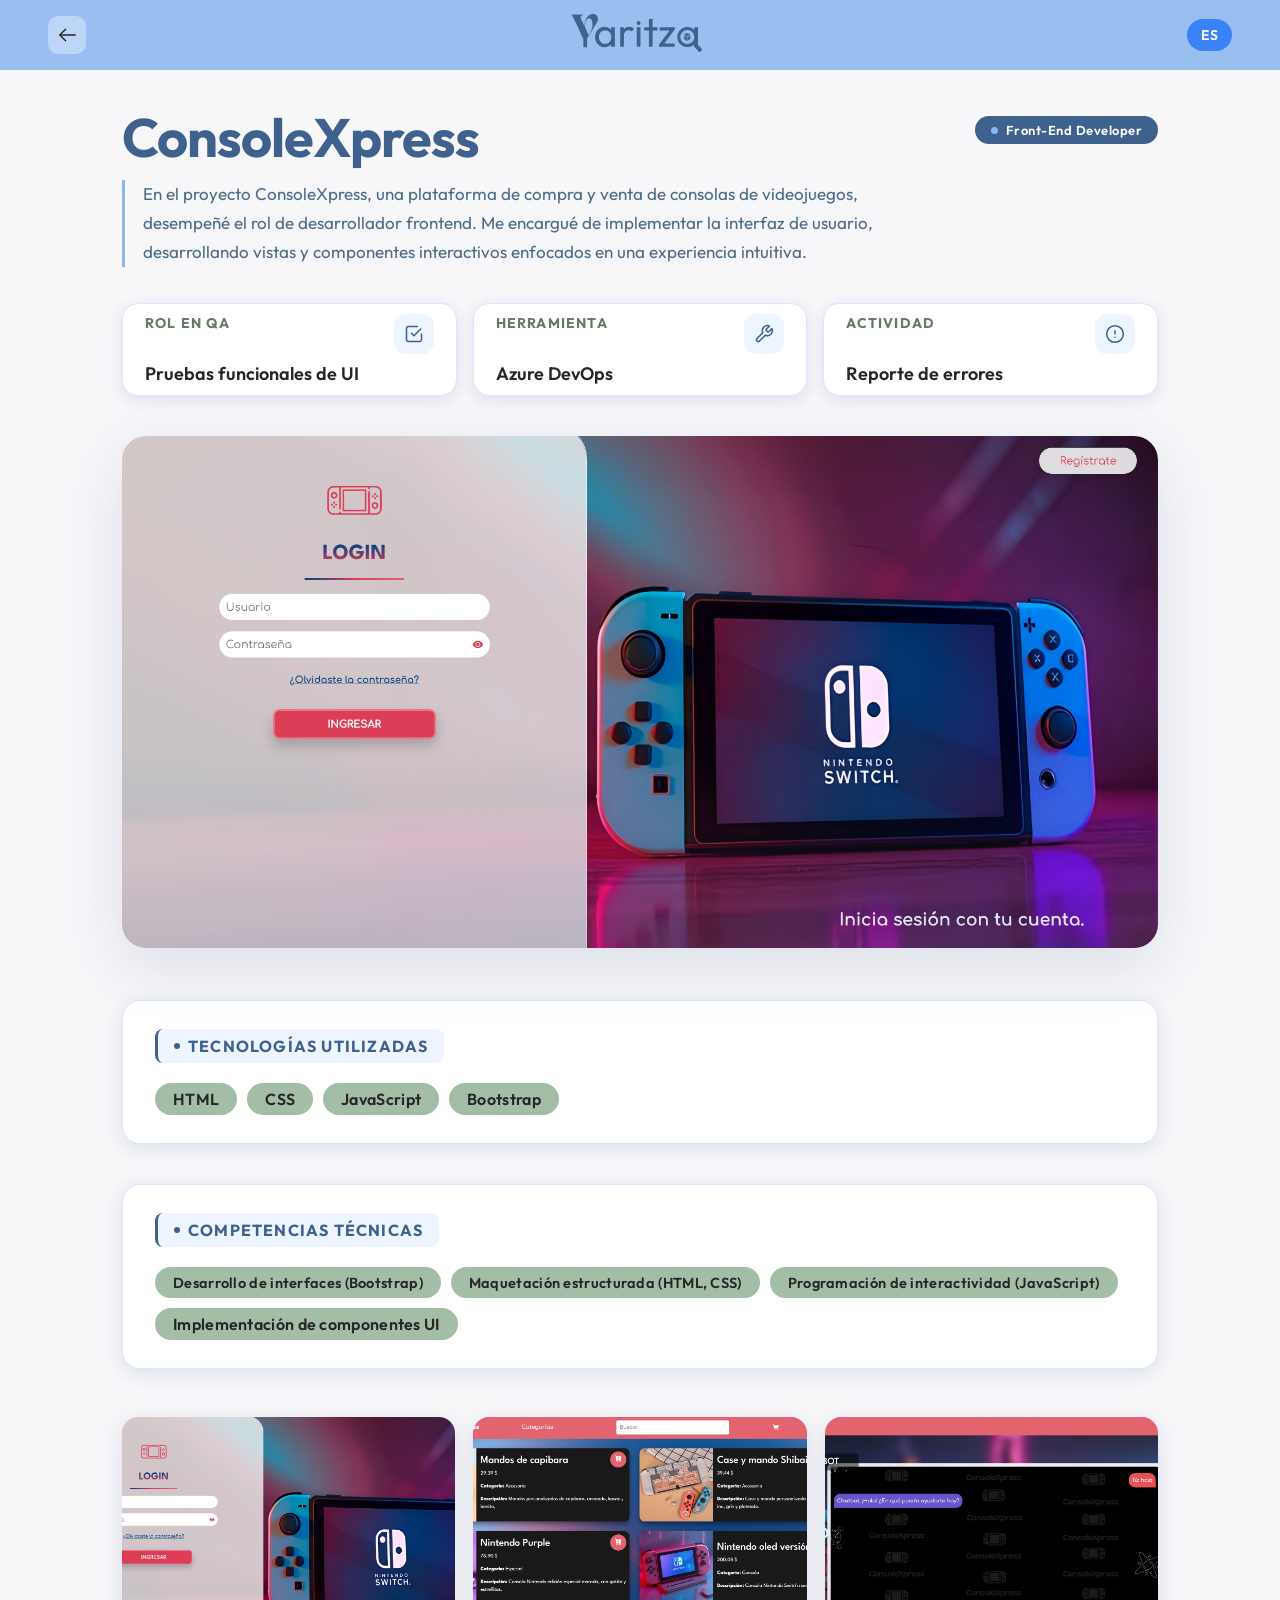
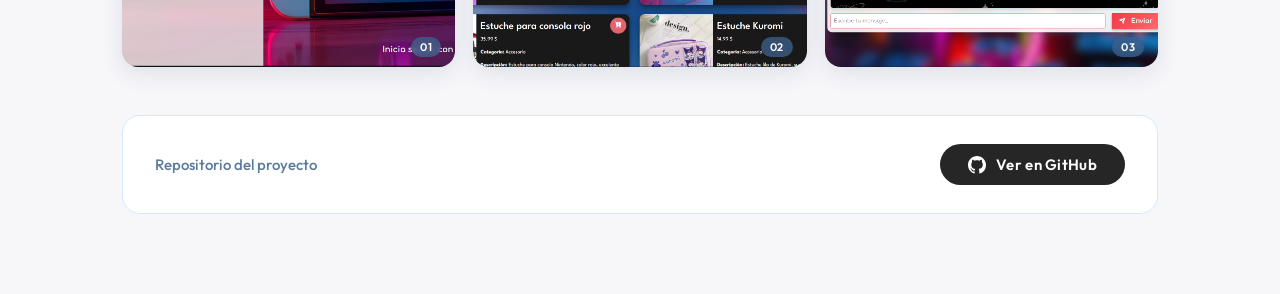
==== proyectos/consolexpress/consolexpress.html @ 04b4f2f9 "Cambios portafolio, tercera entrega" ====
<!doctype html>
<html lang="es">
  <head>
    <meta charset="UTF-8" />
    <meta name="viewport" content="width=device-width, initial-scale=1.0" />
    <title>ConsoleXpress</title>
    <link
      rel="website icon"
      href="../../imagenes/logo/logo-icon-verde.svg"
      type="image/png"
    />
    <link
      href="https://fonts.googleapis.com/css2?family=Outfit:wght@300;400;500;600;700&display=swap"
      rel="stylesheet"
    />
    <link rel="stylesheet" href="../../proyectos/proyecto-base.css" />
  </head>
  <body>
    <!-- ── NAV ── -->
    <header class="navegacion">
      <a
        href="../../index.html"
        class="btn-regresar"
        aria-label="Volver al inicio"
      >
        <svg
          xmlns="http://www.w3.org/2000/svg"
          viewBox="0 0 32 32"
          width="22px"
          fill="none"
        >
          <line
            stroke="#262626"
            stroke-width="2"
            stroke-linecap="round"
            x1="6"
            y1="16"
            x2="28"
            y2="16"
          />
          <polyline
            stroke="#262626"
            stroke-width="2"
            stroke-linecap="round"
            stroke-linejoin="round"
            points="14,24.5 5.5,16 14,7.5"
          />
        </svg>
      </a>

      <div class="logo">
        <img src="../../imagenes/logo/logo-yari-azul.svg" alt="Logo Yaritza" />
      </div>

      <a class="idioma" id="btnIdioma">ES</a>
    </header>

    <!-- ── MAIN ── -->
    <main class="contenedor-proyecto">
      <!-- HEADER -->
      <header class="proyecto-header">
        <h1 class="proyecto-titulo">ConsoleXpress</h1>
        <span
          class="proyecto-rol"
          data-es="Front-End Developer"
          data-en="Front-End Developer"
        >
          Front-End Developer
        </span>
      </header>

      <!-- DESCRIPCIÓN -->
      <span
        class="lbl-rol-desempeñado"
        data-es="En el proyecto ConsoleXpress, una plataforma de compra y venta de consolas de videojuegos, desempeñé el rol de desarrollador frontend. Me encargué de implementar la interfaz de usuario, desarrollando vistas y componentes interactivos enfocados en una experiencia intuitiva."
        data-en="In the ConsoleXpress project, a platform for buying and selling video game consoles, I worked as a frontend developer. I was responsible for implementing the user interface, developing views and interactive components focused on an intuitive user experience."
      >
        En el proyecto ConsoleXpress, una plataforma de compra y venta de
        consolas de videojuegos, desempeñé el rol de desarrollador frontend. Me
        encargué de implementar la interfaz de usuario, desarrollando vistas y
        componentes interactivos enfocados en una experiencia intuitiva.
      </span>

      <!-- QA HIGHLIGHTS (nueva sección) -->
      <div class="qa-highlights">
        <div class="qa-card">
          <div class="qa-header">
            <span class="qa-card-label" data-es="Rol en QA" data-en="QA Role"
              >Rol en QA</span
            >
            <div class="qa-card-icon">
              <!-- ícono testing -->
              <svg
                viewBox="0 0 24 24"
                fill="none"
                stroke-width="1.8"
                stroke-linecap="round"
                stroke-linejoin="round"
              >
                <path d="M9 11l3 3 8-8" />
                <path
                  d="M21 12v7a2 2 0 01-2 2H5a2 2 0 01-2-2V5a2 2 0 012-2h11"
                />
              </svg>
            </div>
          </div>

          <span
            class="qa-card-value"
            data-es="Pruebas funcionales de UI"
            data-en="UI Functional Testing"
            >Pruebas funcionales de UI</span
          >
        </div>

        <div class="qa-card">
          <div class="qa-header">
            <span class="qa-card-label" data-es="Herramienta" data-en="Tool"
              >Herramienta</span
            >
            <div class="qa-card-icon">
              <!-- ícono herramienta -->
              <svg
                viewBox="0 0 24 24"
                fill="none"
                stroke-width="1.8"
                stroke-linecap="round"
                stroke-linejoin="round"
              >
                <path
                  d="M14.7 6.3a1 1 0 000 1.4l1.6 1.6a1 1 0 001.4 0l3.77-3.77a6 6 0 01-7.94 7.94l-6.91 6.91a2.12 2.12 0 01-3-3l6.91-6.91a6 6 0 017.94-7.94l-3.76 3.76z"
                />
              </svg>
            </div>
          </div>

          <span
            class="qa-card-value"
            data-es="Azure DevOps"
            data-en="Azure DevOps"
            >Azure DevOps</span
          >
        </div>

        <div class="qa-card">
          <div class="qa-header">
            <span class="qa-card-label" data-es="Actividad" data-en="Activity"
              >Actividad</span
            >
            <div class="qa-card-icon">
              <!-- ícono bug/error -->
              <svg
                viewBox="0 0 24 24"
                fill="none"
                stroke-width="1.8"
                stroke-linecap="round"
                stroke-linejoin="round"
              >
                <circle cx="12" cy="12" r="10" />
                <line x1="12" y1="8" x2="12" y2="12" />
                <line x1="12" y1="16" x2="12.01" y2="16" />
              </svg>
            </div>
          </div>

          <span
            class="qa-card-value"
            data-es="Reporte de errores"
            data-en="Bug Reporting"
            >Reporte de errores</span
          >
        </div>
      </div>

      <!-- BANNER PRINCIPAL -->
      <section class="banner-principal">
        <img
          src="../../proyectos/consolexpress/img-login.png"
          class="placeholder-img principal"
          alt="Pantalla principal ConsoleXpress"
        />
      </section>

      <!-- TECNOLOGÍAS -->
      <section class="info-seccion">
        <div
          class="etiqueta-azul"
          data-es="Tecnologías utilizadas"
          data-en="Technologies used"
        >
          Tecnologías utilizadas
        </div>
        <div class="tags-contenedor">
          <span class="tag-oliva">HTML</span>
          <span class="tag-oliva">CSS</span>
          <span class="tag-oliva">JavaScript</span>
          <span class="tag-oliva">Bootstrap</span>
        </div>
      </section>

      <!-- COMPETENCIAS TÉCNICAS -->
      <section class="info-seccion">
        <div
          class="etiqueta-azul"
          data-es="Competencias técnicas"
          data-en="Technical skills"
        >
          Competencias técnicas
        </div>
        <div class="tags-contenedor">
          <span
            class="tag-oliva"
            data-es="Desarrollo de interfaces (Bootstrap)"
            data-en="Interface development (Bootstrap)"
          >
            Desarrollo de interfaces (Bootstrap)
          </span>
          <span
            class="tag-oliva"
            data-es="Maquetación estructurada (HTML, CSS)"
            data-en="Structured layout (HTML, CSS)"
          >
            Maquetación estructurada (HTML, CSS)
          </span>
          <span
            class="tag-oliva"
            data-es="Programación de interactividad (JavaScript)"
            data-en="Interactive programming (JavaScript)"
          >
            Programación de interactividad (JavaScript)
          </span>
          <span
            class="tag-oliva"
            data-es="Implementación de componentes UI"
            data-en="UI component implementation"
          >
            Implementación de componentes UI
          </span>
        </div>
      </section>

      <!-- GALERÍA -->
      <section class="galeria-pruebas" aria-label="Galería de capturas">
        <div class="secundaria-wrap" data-num="01">
          <img
            src="../../proyectos/consolexpress/img-login.png"
            class="placeholder-img secundaria"
            alt="Login ConsoleXpress"
          />
        </div>
        <div class="secundaria-wrap" data-num="02">
          <img
            src="../../proyectos/consolexpress/img-pprincipal.png"
            class="placeholder-img secundaria"
            alt="Página principal"
          />
        </div>
        <div class="secundaria-wrap" data-num="03">
          <img
            src="../../proyectos/consolexpress/img-chatbot.png"
            class="placeholder-img secundaria"
            alt="Chatbot ConsoleXpress"
          />
        </div>
      </section>

      <!-- FOOTER -->
      <footer class="proyecto-footer">
        <span
          class="footer-txt"
          data-es="Repositorio del proyecto"
          data-en="Project repository"
        >
          Repositorio del proyecto
        </span>

        <div
          style="display: flex; gap: 14px; flex-wrap: wrap; align-items: center"
        >
          <a
            href="https://github.com/RachellRG29/PrograIII_2024_Semi/tree/ConsoleXpress_Tienda"
            target="_blank"
            class="btn-github"
            data-es="Ver en GitHub"
            data-en="View on GitHub"
          >
            Ver en GitHub
          </a>
        </div>
      </footer>
    </main>

    <script src="../../port-idioma.js"></script>
  </body>
</html>
---- proyectos/proyecto-base.css ----
@import url("https://fonts.googleapis.com/css2?family=Outfit:wght@300;400;500;600;700&display=swap");

/* ── VARIABLES ── */
:root {
  --blanco: #f7f6f9;
  --negro: #262626;
  --azul_oscuro: #3f618e;
  --azul_cielo: #8cb7ef;
  --oliva: #a3bda6;

  /* extras de apoyo */
  --azul_medio: #5d8ab8;
  --azul_claro_bg: #eef5ff;
  --borde: #d6e8ff;
  --texto_suave: #5a7a9a;
  --sombra: rgba(63, 97, 142, 0.14);
}

/* ── RESET ── */
*,
*::before,
*::after {
  margin: 0;
  padding: 0;
  box-sizing: border-box;
}

body {
  background-color: var(--blanco);
  font-family: "Outfit", sans-serif;
  color: var(--negro);
}

/* ════════════════════════════════════
   NAV
════════════════════════════════════ */
.navegacion {
  display: flex;
  justify-content: space-between;
  align-items: center;
  padding: 14px 48px;
  background: #99bef0;
  font-size: 16px;
  position: fixed;
  top: 0;
  left: 0;
  width: 100%;
  z-index: 1000;
  box-sizing: border-box;
  backdrop-filter: blur(8px);
}

.logo {
  width: 130px;
  height: auto;
  display: block;
}

.idioma {
  font-weight: 600;
  cursor: pointer;
  padding: 7px 14px;
  border-radius: 20px;
  background: #3b82f6;
  color: #fff;
  transition:
    background 0.2s,
    color 0.2s;
  font-size: 14px;
  letter-spacing: 0.5px;
}
.idioma:hover {
  background: #5f9cff;
  color: #fff;
}
.idioma:active {
  background: #286ad3;
  color: #fff;
}

.btn-regresar {
  display: flex;
  align-items: center;
  justify-content: center;
  width: 38px;
  height: 38px;
  background: rgba(255, 255, 255, 0.35);
  border-radius: 10px;
  text-decoration: none;
  transition:
    background 0.2s,
    transform 0.2s;
}
.btn-regresar:hover {
  background: rgba(255, 255, 255, 0.6);
  transform: translateX(-3px);
}
.btn-regresar svg {
  display: block;
}

/* ════════════════════════════════════
   CONTENEDOR PRINCIPAL
════════════════════════════════════ */
.contenedor-proyecto {
  max-width: 1100px;
  margin: 0 auto;
  padding: 110px 32px 80px;
}

/* ════════════════════════════════════
   HEADER DEL PROYECTO
════════════════════════════════════ */
.proyecto-header {
  display: flex;
  justify-content: space-between;
  align-items: flex-start;
  margin-bottom: 16px;
  gap: 20px;
  flex-wrap: wrap;
}

.proyecto-titulo {
  font-size: clamp(32px, 5vw, 54px);
  font-weight: 700;
  color: var(--azul_oscuro);
  line-height: 1;
  letter-spacing: -1px;
}

/* Chip de rol */
.proyecto-rol {
  display: inline-flex;
  align-items: center;
  gap: 8px;
  background: var(--azul_oscuro);
  color: #fff;
  font-weight: 600;
  font-size: 13px;
  padding: 6px 16px;
  border-radius: 30px;
  letter-spacing: 0.5px;
  white-space: nowrap;
  margin-top: 6px;
}
.proyecto-rol::before {
  content: "";
  width: 7px;
  height: 7px;
  border-radius: 50%;
  background: var(--azul_cielo);
  flex-shrink: 0;
}

/* Descripción */
.lbl-rol-desempeñado {
  font-size: clamp(15px, 1.5vw, 17px);
  font-weight: 400;
  line-height: 1.7;
  color: #4a6b8a;
  margin-bottom: 36px;
  max-width: 820px;
  display: block;
  border-left: 3px solid var(--azul_cielo);
  padding-left: 18px;
}

/* ════════════════════════════════════
   BANNER PRINCIPAL
════════════════════════════════════ */
.banner-principal {
  width: 100%;
  height: clamp(260px, 40vw, 520px);
  margin-bottom: 52px;
  border-radius: 24px;
  overflow: hidden;
  position: relative;
  box-shadow: 0 20px 60px var(--sombra);
}
.principal {
  width: 100%;
  height: 100%;
  object-fit: cover;
  display: block;
  transition: transform 0.5s ease;
}
.banner-principal:hover .principal {
  transform: scale(1.03);
}

/* Overlay sutil en el banner */
.banner-principal::after {
  content: "";
  position: absolute;
  inset: 0;
  background: linear-gradient(
    180deg,
    transparent 60%,
    rgba(63, 97, 142, 0.18) 100%
  );
  pointer-events: none;
  border-radius: 24px;
}

/* ════════════════════════════════════
   SECCIONES DE INFO (etiquetas + tags)
════════════════════════════════════ */
.info-seccion {
  margin-bottom: 40px;
  background: #fff;
  border-radius: 18px;
  border: 1.5px solid var(--borde);
  padding: 28px 32px;
  box-shadow: 0 4px 18px var(--sombra);
}

/* Label de sección tipo pastilla */
.etiqueta-azul {
  display: inline-flex;
  align-items: center;
  gap: 8px;
  background: var(--azul_claro_bg);
  color: var(--azul_oscuro);
  font-weight: 700;

  font-size: clamp(14px, 1.5vw, 16px);
  letter-spacing: 1.2px;
  text-transform: uppercase;
  padding: 7px 16px;
  border-radius: 8px;
  margin-bottom: 20px;
  border-left: 3px solid var(--azul_oscuro);
}
.etiqueta-azul::before {
  content: "";
  width: 6px;
  height: 6px;
  border-radius: 50%;
  background: var(--azul_oscuro);
  flex-shrink: 0;
}

.tags-contenedor {
  display: flex;
  gap: 10px;
  flex-wrap: wrap;
  padding-left: 0;
}

.tag-oliva {
  background: var(--oliva);
  color: var(--negro);
  padding: 6px 18px;
  border-radius: 30px;
  font-weight: 600;
  font-size: clamp(14px, 1.5vw, 16px);
  letter-spacing: 0.3px;
  transition:
    background 0.2s,
    transform 0.15s;
  cursor: default;
}
.tag-oliva:hover {
  background: #8aaa8d;
  transform: translateY(-2px);
}

/* Tags técnicos (más largos) */
.tag-oliva[data-es*="("] {
  font-size: clamp(13.5px, 1.5vw, 14.5px);
}

/* ════════════════════════════════════
   GALERÍA DE PRUEBAS
════════════════════════════════════ */
.galeria-pruebas {
  display: grid;
  grid-template-columns: repeat(3, 1fr);
  gap: 18px;
  margin: 48px 0;
}

.galeria-pruebas .secundaria-wrap {
  border-radius: 16px;
  overflow: hidden;
  aspect-ratio: 4/3;
  position: relative;
  box-shadow: 0 6px 22px var(--sombra);
  transition:
    transform 0.3s ease,
    box-shadow 0.3s ease;
  cursor: pointer;
}
.galeria-pruebas .secundaria-wrap:hover {
  transform: translateY(-6px);
  box-shadow: 0 16px 40px rgba(63, 97, 142, 0.22);
}

.secundaria {
  width: 100%;
  height: 100%;
  object-fit: cover;
  display: block;
  transition: transform 0.4s ease;
}
.galeria-pruebas .secundaria-wrap:hover .secundaria {
  transform: scale(1.06);
}

/* Número de imagen */
.galeria-pruebas .secundaria-wrap::after {
  content: attr(data-num);
  position: absolute;
  bottom: 10px;
  right: 14px;
  background: rgba(63, 97, 142, 0.75);
  color: #fff;
  font-size: 11px;
  font-weight: 600;
  padding: 3px 9px;
  border-radius: 20px;
  letter-spacing: 0.5px;
  backdrop-filter: blur(4px);
}

/* ════════════════════════════════════
   FOOTER / BOTONES
════════════════════════════════════ */
.proyecto-footer {
  margin-top: 48px;
  display: flex;
  justify-content: space-between;
  align-items: center;
  flex-wrap: wrap;
  gap: 16px;
  padding: 28px 32px;
  background: #fff;
  border-radius: 18px;
  border: 1.5px solid var(--borde);
}

.footer-txt {
  font-size: clamp(14px, 1.5vw, 15px);
  color: var(--texto_suave);
  font-weight: 500;
}

/* Botón GitHub */
.btn-github {
  display: inline-flex;
  align-items: center;
  gap: 10px;
  padding: 11px 28px;
  border-radius: 30px;
  background: var(--negro);
  color: white;
  text-decoration: none;
  font-weight: 600;
  font-size: 15px;
  letter-spacing: 0.3px;
  transition:
    opacity 0.2s,
    transform 0.2s;
}
.btn-github::before {
  content: "";
  width: 18px;
  height: 18px;
  background: url("data:image/svg+xml,%3Csvg viewBox='0 0 16 16' fill='white' xmlns='http://www.w3.org/2000/svg'%3E%3Cpath fill-rule='evenodd' d='M8 0C3.58 0 0 3.58 0 8c0 3.54 2.29 6.53 5.47 7.59.4.07.55-.17.55-.38 0-.19-.01-.82-.01-1.49-2.01.37-2.53-.49-2.69-.94-.09-.23-.48-.94-.82-1.13-.28-.15-.68-.52-.01-.53.63-.01 1.08.58 1.23.82.72 1.21 1.87.87 2.33.66.07-.52.28-.87.51-1.07-1.78-.2-3.64-.89-3.64-3.95 0-.87.31-1.59.82-2.15-.08-.2-.36-1.02.08-2.12 0 0 .67-.21 2.2.82.64-.18 1.32-.27 2-.27.68 0 1.36.09 2 .27 1.53-1.04 2.2-.82 2.2-.82.44 1.1.16 1.92.08 2.12.51.56.82 1.27.82 2.15 0 3.07-1.87 3.75-3.65 3.95.29.25.54.73.54 1.48 0 1.07-.01 1.93-.01 2.2 0 .21.15.46.55.38A8.013 8.013 0 0016 8c0-4.42-3.58-8-8-8z'/%3E%3C/svg%3E")
    no-repeat center/contain;
  flex-shrink: 0;
}
.btn-github:hover {
  opacity: 0.82;
  transform: translateY(-2px);
}

/* Botón con gradiente animado (shimmer) */
.btn-boton-proyecto {
  position: relative;
  transition: all 0.3s ease-in-out;
  box-shadow: 0 8px 20px rgba(0, 0, 0, 0.18);
  padding: 10px 22px;
  background: linear-gradient(to right, var(--oliva), var(--azul_cielo));
  border-radius: 9999px;
  display: inline-flex;
  align-items: center;
  justify-content: center;
  cursor: pointer;
  color: #fff;
  gap: 10px;
  font-weight: 500;
  font-size: 15px;
  border: 2.5px solid rgba(255, 255, 255, 0.3);
  text-decoration: none;
  outline: none;
  overflow: hidden;
  white-space: nowrap;
}
.btn-boton-proyecto .icon {
  width: 20px;
  height: 20px;
  transition: transform 0.3s ease;
  flex-shrink: 0;
}
.btn-boton-proyecto:hover {
  transform: scale(1.05);
  border-color: rgba(255, 255, 255, 0.6);
}
.btn-boton-proyecto:hover .icon {
  transform: translateX(4px);
}
.btn-boton-proyecto:hover::before {
  animation: shine 1.5s ease-out infinite;
}
.btn-boton-proyecto::before {
  content: "";
  position: absolute;
  width: 80px;
  height: 100%;
  background: linear-gradient(
    120deg,
    rgba(255, 255, 255, 0) 30%,
    rgba(255, 255, 255, 0.75),
    rgba(255, 255, 255, 0) 70%
  );
  top: 0;
  left: -100px;
  opacity: 0.6;
}

@keyframes shine {
  0% {
    left: -100px;
  }
  60% {
    left: 100%;
  }
  100% {
    left: 100%;
  }
}

/* ════════════════════════════════════
   SECCIÓN QA DESTACADA (nueva)
════════════════════════════════════ */
.qa-highlights {
  display: grid;
  grid-template-columns: repeat(3, 1fr);
  gap: 16px;
  margin-bottom: 40px;
}
.qa-card {
  background: #fff;
  border-radius: 16px;
  border: 1.5px solid var(--borde);
  padding: 10px 22px;
  display: flex;
  flex-direction: column;
  gap: 8px;
  box-shadow: 0 4px 14px var(--sombra);
  transition:
    transform 0.25s ease,
    box-shadow 0.25s ease;
}

.qa-header {
  display: flex;
  justify-content: space-between;
  text-align: center;
}
.qa-card:hover {
  transform: translateY(-4px);
  box-shadow: 0 12px 32px rgba(63, 97, 142, 0.18);
}
.qa-card-icon {
  width: 40px;
  height: 40px;
  border-radius: 12px;
  background: var(--azul_claro_bg);
  display: flex;
  align-items: center;
  justify-content: center;
  flex-shrink: 0;
}
.qa-card-icon svg {
  width: 20px;
  height: 20px;
  stroke: var(--azul_oscuro);
}
.qa-card-label {
  font-size: 14px;
  font-weight: 700;
  letter-spacing: 1.2px;
  text-transform: uppercase;
  color: #637a65;
}
.qa-card-value {
  font-size: 18px;
  font-weight: 600;
  color: var(--negro);
  line-height: 1.3;
}

/* ════════════════════════════════════
   RESPONSIVE
════════════════════════════════════ */
@media (max-width: 900px) {
  .galeria-pruebas {
    grid-template-columns: repeat(2, 1fr);
  }
  .qa-highlights {
    grid-template-columns: repeat(2, 1fr);
  }
}

@media (max-width: 768px) {
  .navegacion {
    padding: 12px 20px;
  }
  .logo {
    width: 110px;
  }
  .contenedor-proyecto {
    padding: 90px 20px 60px;
  }
  .proyecto-header {
    flex-direction: column;
    align-items: flex-start;
    gap: 10px;
  }
  .info-seccion {
    padding: 22px 20px;
  }
  .proyecto-footer {
    padding: 22px 20px;
  }
}

@media (max-width: 560px) {
  .galeria-pruebas {
    grid-template-columns: 1fr;
  }
  .qa-highlights {
    grid-template-columns: 1fr;
  }
  .banner-principal {
    height: clamp(200px, 55vw, 320px);
  }
  .tags-contenedor {
    gap: 8px;
  }
  .tag-oliva {
    font-size: 12px;
    padding: 5px 14px;
  }
  .proyecto-footer {
    flex-direction: column;
    align-items: flex-start;
  }
}
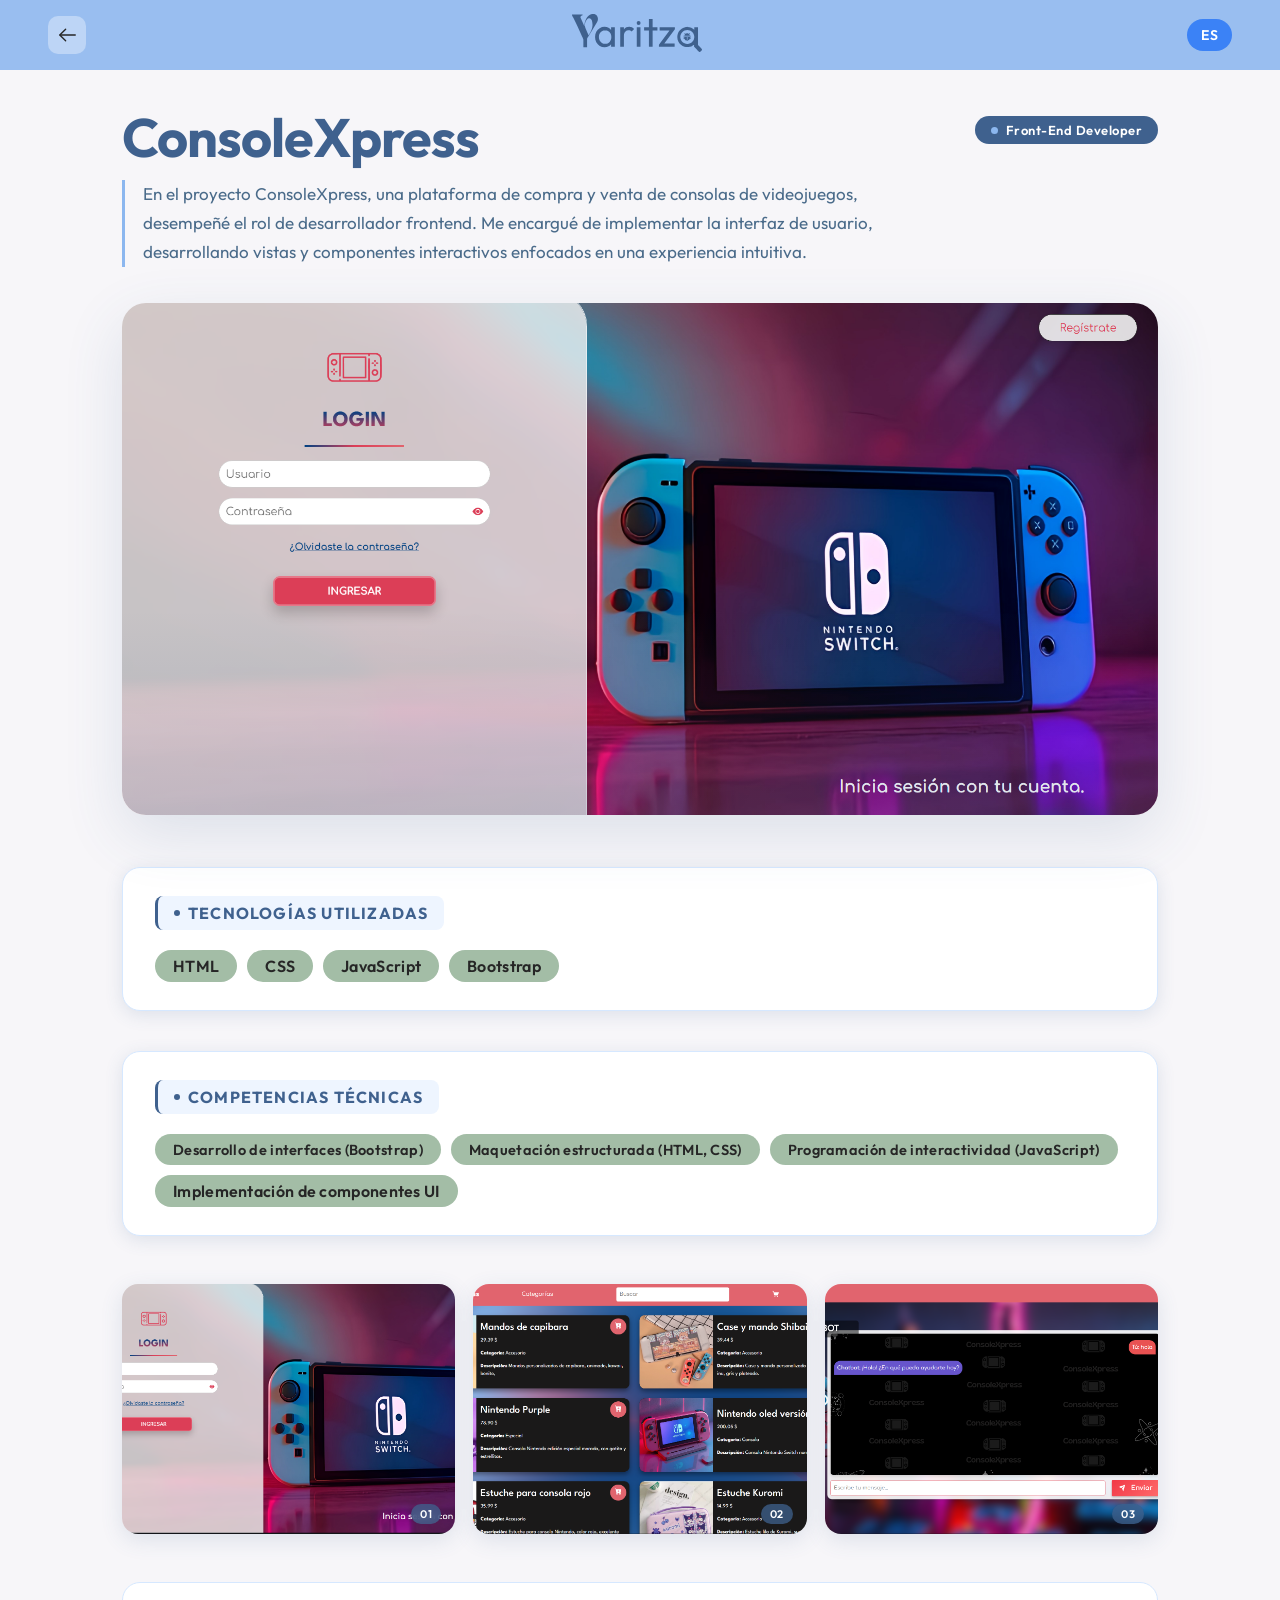
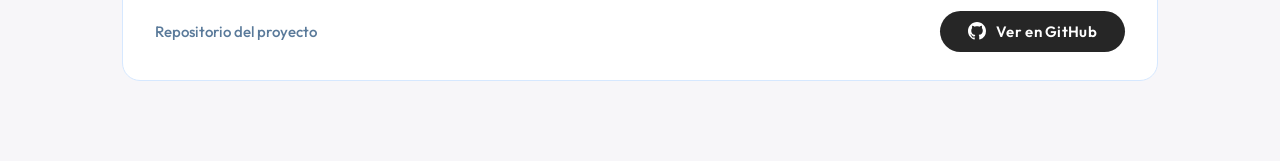
==== commit d4abff89: "Arreglando cambios" ====
--- a/proyectos/consolexpress/consolexpress.html
+++ b/proyectos/consolexpress/consolexpress.html
@@ -81,96 +81,7 @@
         componentes interactivos enfocados en una experiencia intuitiva.
       </span>
 
-      <!-- QA HIGHLIGHTS (nueva sección) -->
-      <div class="qa-highlights">
-        <div class="qa-card">
-          <div class="qa-header">
-            <span class="qa-card-label" data-es="Rol en QA" data-en="QA Role"
-              >Rol en QA</span
-            >
-            <div class="qa-card-icon">
-              <!-- ícono testing -->
-              <svg
-                viewBox="0 0 24 24"
-                fill="none"
-                stroke-width="1.8"
-                stroke-linecap="round"
-                stroke-linejoin="round"
-              >
-                <path d="M9 11l3 3 8-8" />
-                <path
-                  d="M21 12v7a2 2 0 01-2 2H5a2 2 0 01-2-2V5a2 2 0 012-2h11"
-                />
-              </svg>
-            </div>
-          </div>
-
-          <span
-            class="qa-card-value"
-            data-es="Pruebas funcionales de UI"
-            data-en="UI Functional Testing"
-            >Pruebas funcionales de UI</span
-          >
-        </div>
-
-        <div class="qa-card">
-          <div class="qa-header">
-            <span class="qa-card-label" data-es="Herramienta" data-en="Tool"
-              >Herramienta</span
-            >
-            <div class="qa-card-icon">
-              <!-- ícono herramienta -->
-              <svg
-                viewBox="0 0 24 24"
-                fill="none"
-                stroke-width="1.8"
-                stroke-linecap="round"
-                stroke-linejoin="round"
-              >
-                <path
-                  d="M14.7 6.3a1 1 0 000 1.4l1.6 1.6a1 1 0 001.4 0l3.77-3.77a6 6 0 01-7.94 7.94l-6.91 6.91a2.12 2.12 0 01-3-3l6.91-6.91a6 6 0 017.94-7.94l-3.76 3.76z"
-                />
-              </svg>
-            </div>
-          </div>
-
-          <span
-            class="qa-card-value"
-            data-es="Azure DevOps"
-            data-en="Azure DevOps"
-            >Azure DevOps</span
-          >
-        </div>
-
-        <div class="qa-card">
-          <div class="qa-header">
-            <span class="qa-card-label" data-es="Actividad" data-en="Activity"
-              >Actividad</span
-            >
-            <div class="qa-card-icon">
-              <!-- ícono bug/error -->
-              <svg
-                viewBox="0 0 24 24"
-                fill="none"
-                stroke-width="1.8"
-                stroke-linecap="round"
-                stroke-linejoin="round"
-              >
-                <circle cx="12" cy="12" r="10" />
-                <line x1="12" y1="8" x2="12" y2="12" />
-                <line x1="12" y1="16" x2="12.01" y2="16" />
-              </svg>
-            </div>
-          </div>
-
-          <span
-            class="qa-card-value"
-            data-es="Reporte de errores"
-            data-en="Bug Reporting"
-            >Reporte de errores</span
-          >
-        </div>
-      </div>
+      
 
       <!-- BANNER PRINCIPAL -->
       <section class="banner-principal">
